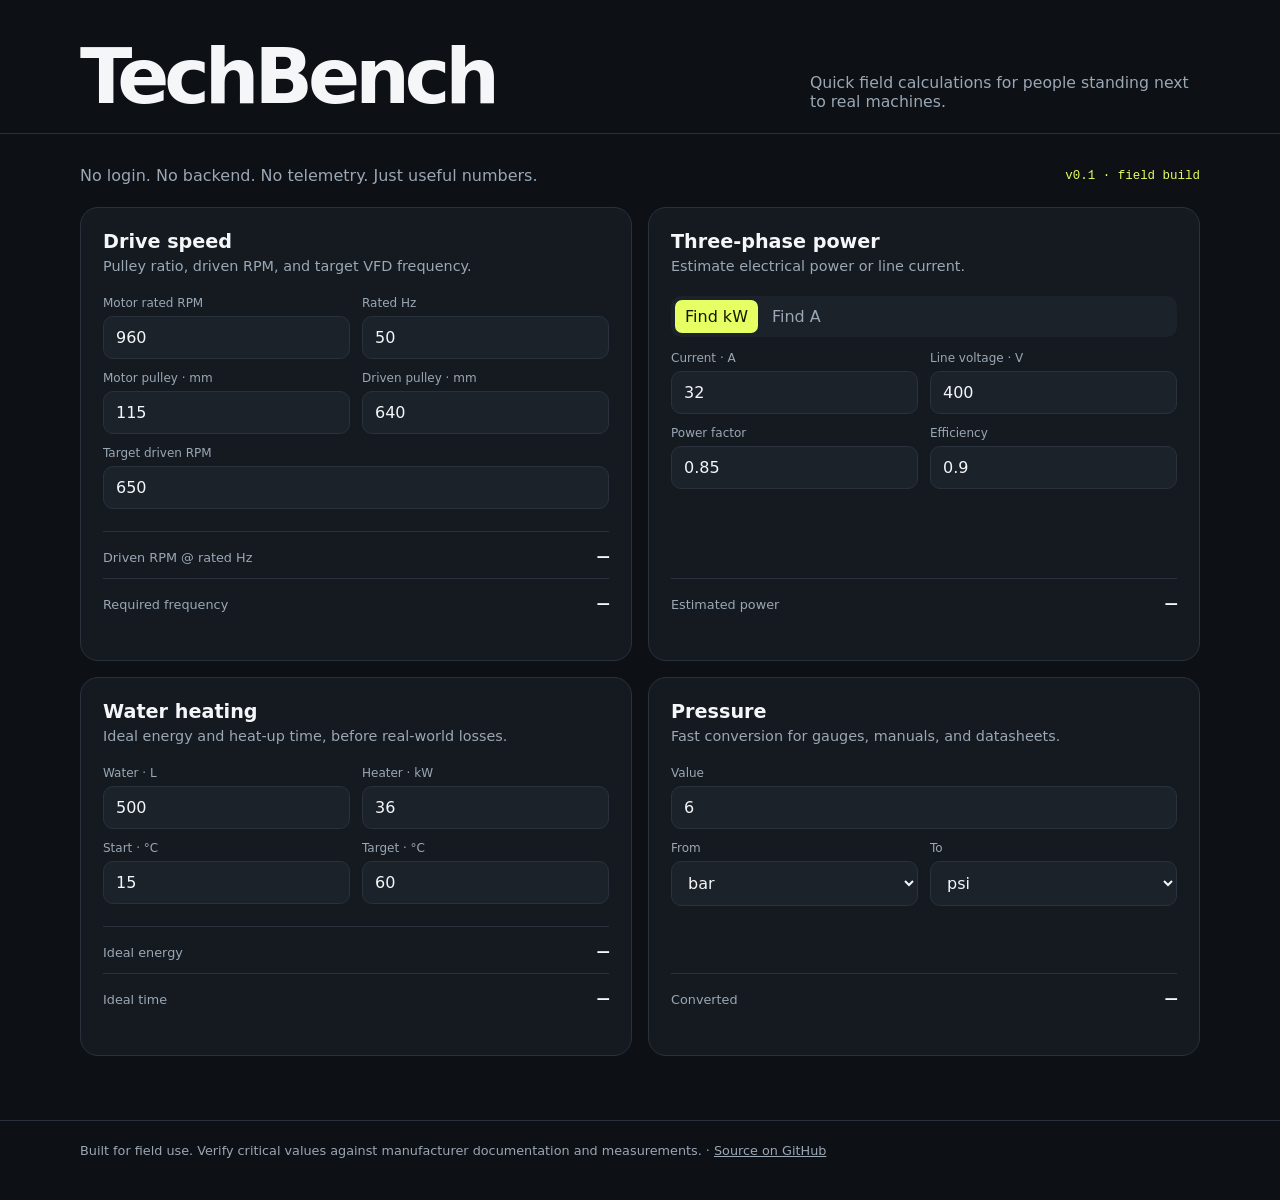
==== index.html @ f8a68939 "Add TechBench interface" ====
<!doctype html>
<html lang="en">
<head>
  <meta charset="utf-8">
  <meta name="viewport" content="width=device-width, initial-scale=1">
  <meta name="description" content="TechBench — a practical field toolbox for technicians.">
  <title>TechBench — Field toolbox</title>
  <link rel="stylesheet" href="./styles.css">
</head>
<body>
  <header>
    <div class="shell brand-row">
      <h1 class="brand">TechBench</h1>
      <p class="tagline">Quick field calculations for people standing next to real machines.</p>
    </div>
  </header>

  <main class="shell">
    <section class="intro">
      <p>No login. No backend. No telemetry. Just useful numbers.</p>
      <span class="status">v0.1 · field build</span>
    </section>

    <section class="grid">
      <article class="card" id="drive-card">
        <h2>Drive speed</h2>
        <p class="sub">Pulley ratio, driven RPM, and target VFD frequency.</p>
        <div class="fields">
          <div class="field">
            <label for="motor-rpm">Motor rated RPM</label>
            <input id="motor-rpm" type="number" inputmode="decimal" value="960" min="0">
          </div>
          <div class="field">
            <label for="rated-hz">Rated Hz</label>
            <input id="rated-hz" type="number" inputmode="decimal" value="50" min="0">
          </div>
          <div class="field">
            <label for="motor-pulley">Motor pulley · mm</label>
            <input id="motor-pulley" type="number" inputmode="decimal" value="115" min="0">
          </div>
          <div class="field">
            <label for="driven-pulley">Driven pulley · mm</label>
            <input id="driven-pulley" type="number" inputmode="decimal" value="640" min="0">
          </div>
          <div class="field wide">
            <label for="target-rpm">Target driven RPM</label>
            <input id="target-rpm" type="number" inputmode="decimal" value="650" min="0">
          </div>
        </div>
        <div class="result">
          <div class="result-line"><span class="result-label">Driven RPM @ rated Hz</span><span class="result-value" id="drive-rpm">—</span></div>
          <div class="result-line"><span class="result-label">Required frequency</span><span class="result-value" id="drive-hz">—</span></div>
          <div class="error" id="drive-error"></div>
        </div>
      </article>

      <article class="card" id="power-card">
        <h2>Three-phase power</h2>
        <p class="sub">Estimate electrical power or line current.</p>
        <div class="mode" aria-label="Calculation mode">
          <button type="button" class="active" data-power-mode="power">Find kW</button>
          <button type="button" data-power-mode="current">Find A</button>
        </div>
        <div class="fields">
          <div class="field" id="power-amps-field">
            <label for="power-amps">Current · A</label>
            <input id="power-amps" type="number" inputmode="decimal" value="32" min="0">
          </div>
          <div class="field" id="power-kw-field" hidden>
            <label for="power-kw">Power · kW</label>
            <input id="power-kw" type="number" inputmode="decimal" value="18.5" min="0">
          </div>
          <div class="field">
            <label for="power-volts">Line voltage · V</label>
            <input id="power-volts" type="number" inputmode="decimal" value="400" min="0">
          </div>
          <div class="field">
            <label for="power-pf">Power factor</label>
            <input id="power-pf" type="number" inputmode="decimal" value="0.85" min="0.01" max="1" step="0.01">
          </div>
          <div class="field">
            <label for="power-eff">Efficiency</label>
            <input id="power-eff" type="number" inputmode="decimal" value="0.9" min="0.01" max="1" step="0.01">
          </div>
        </div>
        <div class="result">
          <div class="result-line"><span class="result-label" id="power-result-label">Estimated power</span><span class="result-value" id="power-result">—</span></div>
          <div class="error" id="power-error"></div>
        </div>
      </article>

      <article class="card" id="heat-card">
        <h2>Water heating</h2>
        <p class="sub">Ideal energy and heat-up time, before real-world losses.</p>
        <div class="fields">
          <div class="field">
            <label for="heat-liters">Water · L</label>
            <input id="heat-liters" type="number" inputmode="decimal" value="500" min="0">
          </div>
          <div class="field">
            <label for="heat-kw">Heater · kW</label>
            <input id="heat-kw" type="number" inputmode="decimal" value="36" min="0">
          </div>
          <div class="field">
            <label for="heat-start">Start · °C</label>
            <input id="heat-start" type="number" inputmode="decimal" value="15">
          </div>
          <div class="field">
            <label for="heat-target">Target · °C</label>
            <input id="heat-target" type="number" inputmode="decimal" value="60">
          </div>
        </div>
        <div class="result">
          <div class="result-line"><span class="result-label">Ideal energy</span><span class="result-value" id="heat-energy">—</span></div>
          <div class="result-line"><span class="result-label">Ideal time</span><span class="result-value" id="heat-time">—</span></div>
          <div class="error" id="heat-error"></div>
        </div>
      </article>

      <article class="card" id="pressure-card">
        <h2>Pressure</h2>
        <p class="sub">Fast conversion for gauges, manuals, and datasheets.</p>
        <div class="fields">
          <div class="field wide">
            <label for="pressure-value">Value</label>
            <input id="pressure-value" type="number" inputmode="decimal" value="6">
          </div>
          <div class="field">
            <label for="pressure-from">From</label>
            <select id="pressure-from">
              <option value="bar" selected>bar</option>
              <option value="kPa">kPa</option>
              <option value="MPa">MPa</option>
              <option value="psi">psi</option>
              <option value="mH2O">mH₂O</option>
            </select>
          </div>
          <div class="field">
            <label for="pressure-to">To</label>
            <select id="pressure-to">
              <option value="bar">bar</option>
              <option value="kPa">kPa</option>
              <option value="MPa">MPa</option>
              <option value="psi" selected>psi</option>
              <option value="mH2O">mH₂O</option>
            </select>
          </div>
        </div>
        <div class="result">
          <div class="result-line"><span class="result-label">Converted</span><span class="result-value" id="pressure-result">—</span></div>
          <div class="error" id="pressure-error"></div>
        </div>
      </article>
    </section>
  </main>

  <footer>
    <div class="shell">Built for field use. Verify critical values against manufacturer documentation and measurements. · <a href="https://github.com/aesgalexis/techbench">Source on GitHub</a></div>
  </footer>

  <script type="module" src="./app.js"></script>
</body>
</html>
---- styles.css ----
:root {
  color-scheme: light dark;
  --bg: #0d1014;
  --panel: #151a20;
  --panel-2: #1b222a;
  --text: #f4f6f8;
  --muted: #9aa7b4;
  --line: #29323c;
  --accent: #e6ff62;
  --accent-ink: #151800;
  --danger: #ff8e8e;
  font-family: Inter, ui-sans-serif, system-ui, -apple-system, BlinkMacSystemFont, "Segoe UI", sans-serif;
}

* { box-sizing: border-box; }
html { min-width: 320px; }
body {
  margin: 0;
  background: var(--bg);
  color: var(--text);
  min-height: 100vh;
}
button, input, select { font: inherit; }

.shell {
  width: min(1120px, calc(100% - 32px));
  margin: 0 auto;
}

header {
  padding: 42px 0 22px;
  border-bottom: 1px solid var(--line);
}

.brand-row {
  display: flex;
  align-items: end;
  justify-content: space-between;
  gap: 24px;
}

.brand {
  font-size: clamp(2rem, 6vw, 4.8rem);
  letter-spacing: -0.065em;
  line-height: .9;
  margin: 0;
  font-weight: 780;
}

.tagline {
  max-width: 390px;
  margin: 0;
  color: var(--muted);
  font-size: .98rem;
}

main { padding: 32px 0 64px; }

.intro {
  display: flex;
  justify-content: space-between;
  gap: 24px;
  align-items: center;
  margin-bottom: 22px;
}

.intro p { color: var(--muted); margin: 0; }
.status {
  font-family: ui-monospace, SFMono-Regular, Menlo, Consolas, monospace;
  font-size: .78rem;
  color: var(--accent);
  white-space: nowrap;
}

.grid {
  display: grid;
  grid-template-columns: repeat(2, minmax(0, 1fr));
  gap: 16px;
}

.card {
  border: 1px solid var(--line);
  border-radius: 18px;
  background: var(--panel);
  padding: 22px;
  min-height: 330px;
  display: flex;
  flex-direction: column;
}

.card h2 {
  font-size: 1.2rem;
  margin: 0 0 5px;
}

.card .sub {
  color: var(--muted);
  margin: 0 0 22px;
  font-size: .9rem;
}

.fields {
  display: grid;
  grid-template-columns: repeat(2, minmax(0, 1fr));
  gap: 12px;
}

.field { min-width: 0; }
.field.wide { grid-column: 1 / -1; }

label {
  display: block;
  color: var(--muted);
  font-size: .75rem;
  margin: 0 0 6px;
}

input, select {
  width: 100%;
  color: var(--text);
  background: var(--panel-2);
  border: 1px solid var(--line);
  border-radius: 10px;
  padding: 11px 12px;
  outline: none;
}

input:focus, select:focus { border-color: var(--accent); }

.result {
  margin-top: auto;
  padding-top: 22px;
}

.result-line {
  border-top: 1px solid var(--line);
  padding-top: 14px;
  display: flex;
  align-items: baseline;
  justify-content: space-between;
  gap: 16px;
}

.result-line + .result-line { margin-top: 10px; }
.result-label { color: var(--muted); font-size: .8rem; }
.result-value {
  font-family: ui-monospace, SFMono-Regular, Menlo, Consolas, monospace;
  font-size: 1.2rem;
  font-weight: 700;
  text-align: right;
}
.error { color: var(--danger); font-size: .8rem; min-height: 1.15em; margin-top: 8px; }

.mode {
  display: inline-flex;
  gap: 4px;
  background: var(--panel-2);
  padding: 4px;
  border-radius: 10px;
  margin-bottom: 14px;
}

.mode button {
  border: 0;
  border-radius: 7px;
  background: transparent;
  color: var(--muted);
  padding: 7px 10px;
  cursor: pointer;
}
.mode button.active {
  background: var(--accent);
  color: var(--accent-ink);
}

footer {
  border-top: 1px solid var(--line);
  padding: 22px 0 38px;
  color: var(--muted);
  font-size: .8rem;
}
footer a { color: inherit; }

@media (max-width: 760px) {
  .brand-row, .intro { align-items: flex-start; flex-direction: column; }
  .grid { grid-template-columns: 1fr; }
  .card { min-height: 0; }
}

@media (max-width: 430px) {
  .shell { width: min(100% - 22px, 1120px); }
  .fields { grid-template-columns: 1fr; }
  .field.wide { grid-column: auto; }
  header { padding-top: 28px; }
}
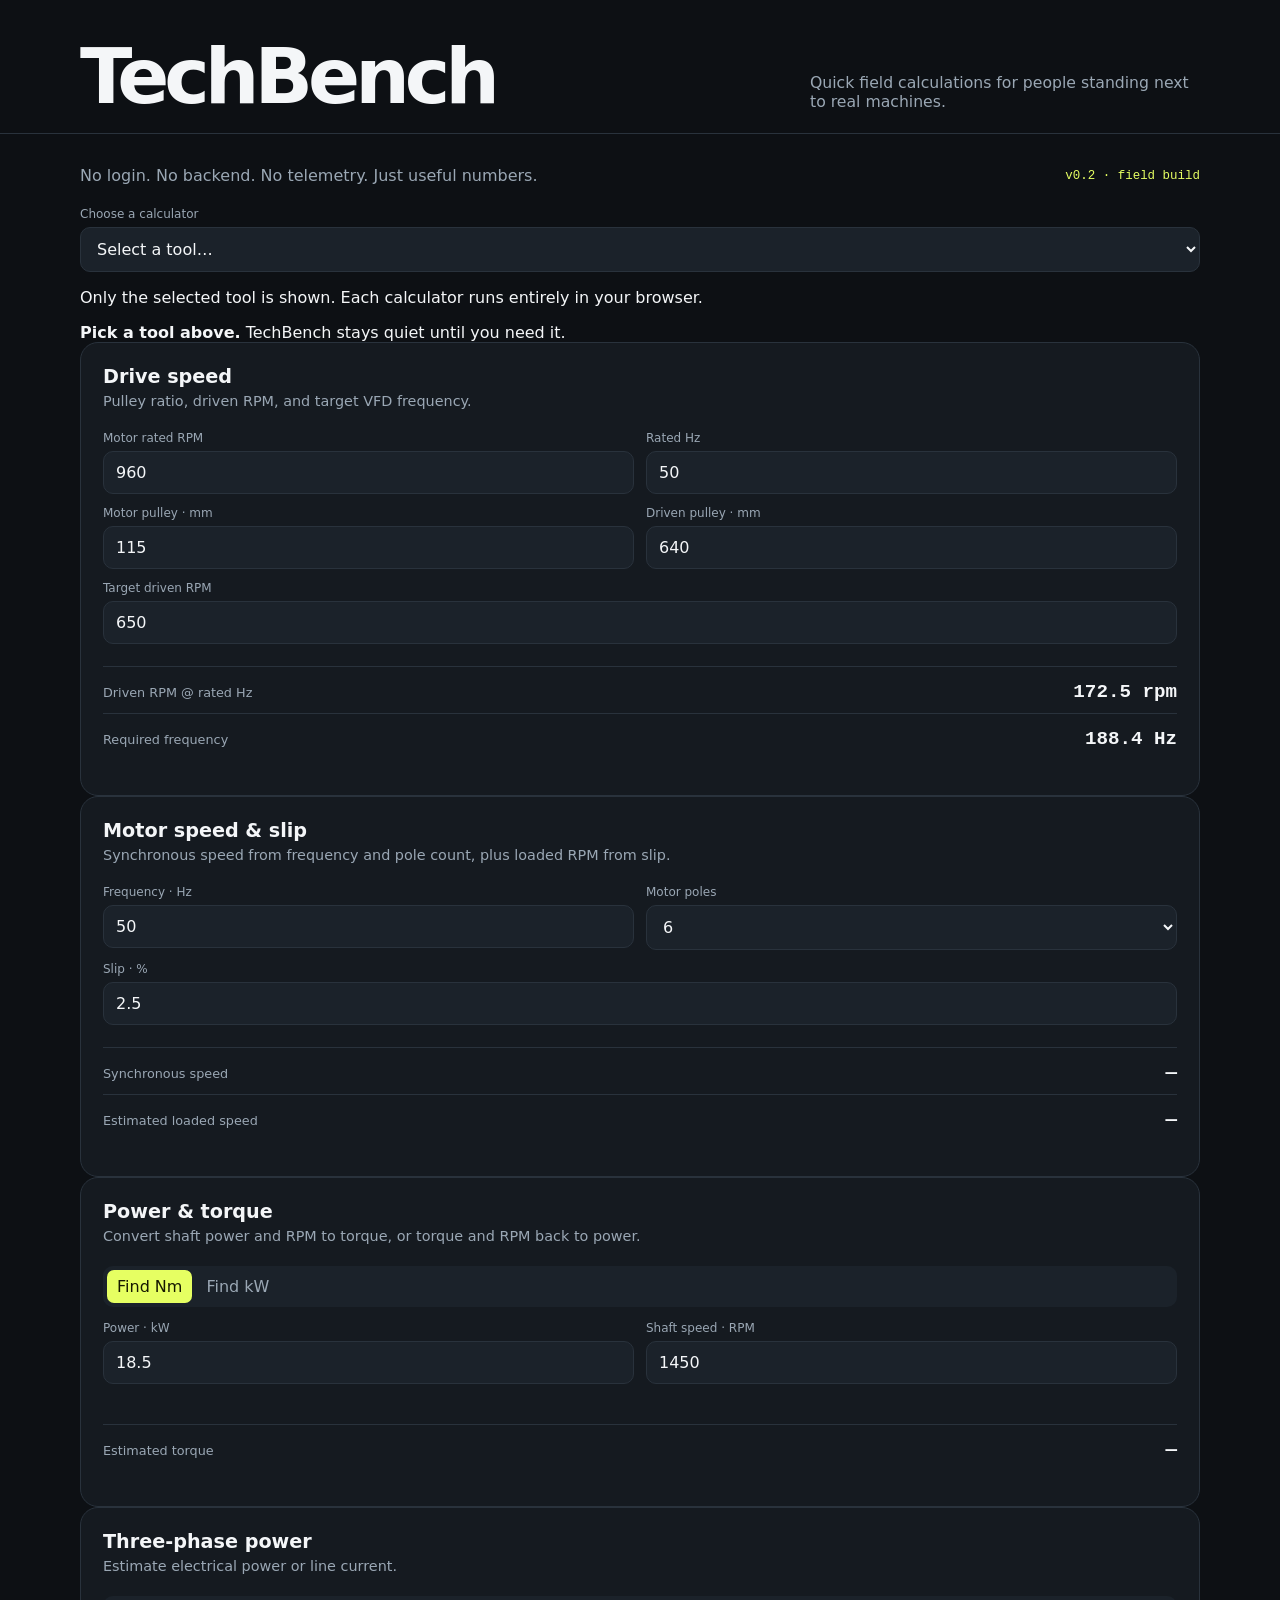
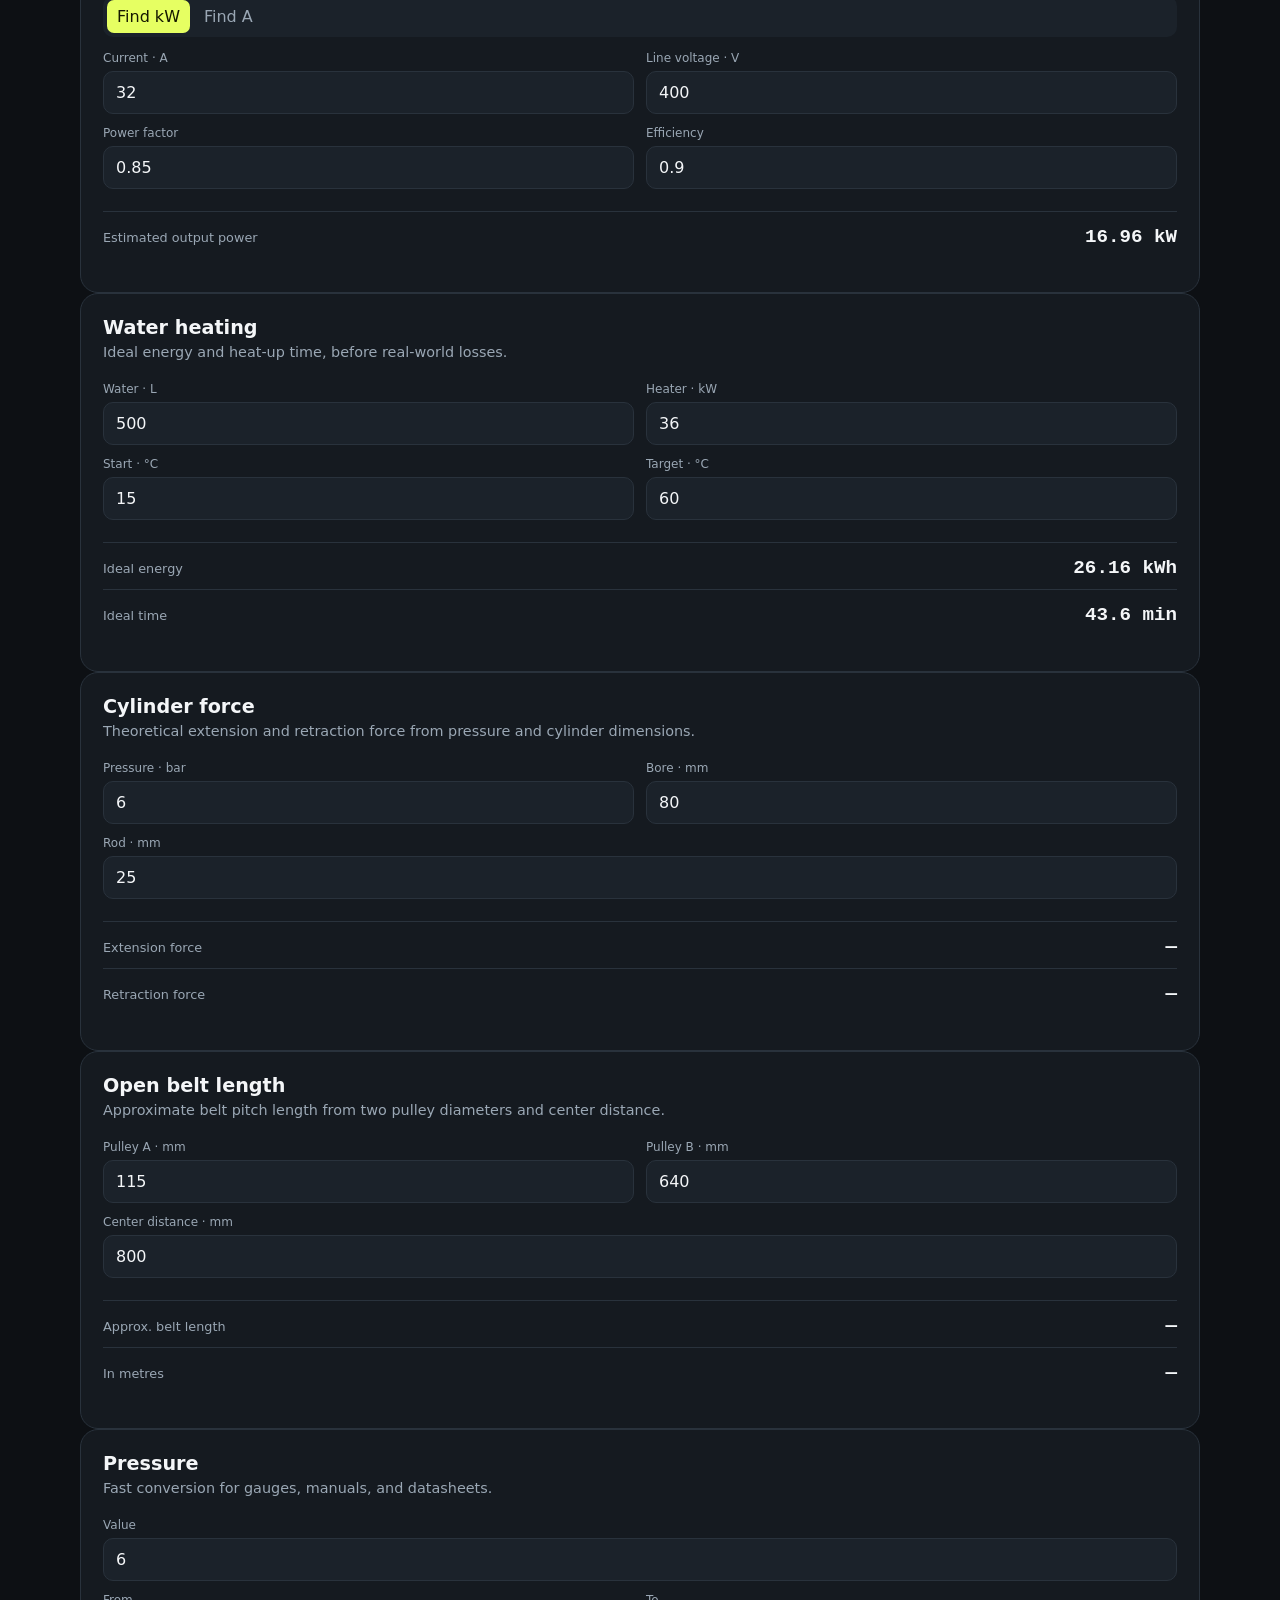
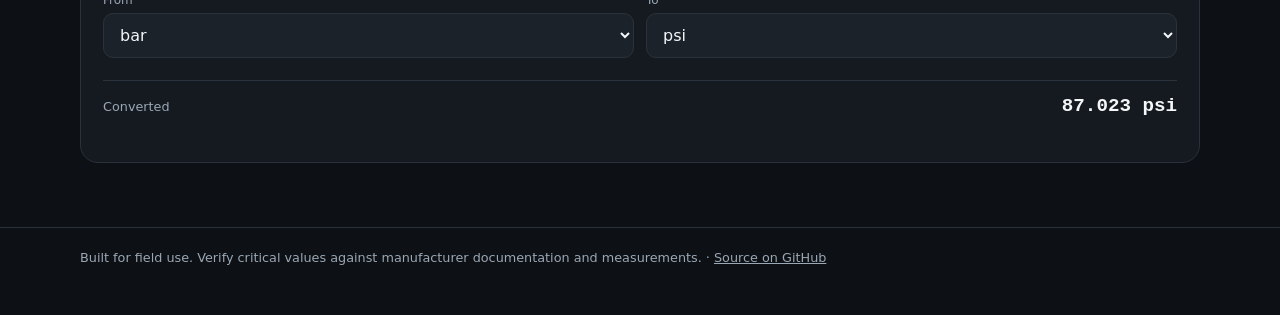
==== commit 225704cd: "Add calculator picker and expanded toolbox UI" ====
--- a/index.html
+++ b/index.html
@@ -18,34 +18,46 @@
   <main class="shell">
     <section class="intro">
       <p>No login. No backend. No telemetry. Just useful numbers.</p>
-      <span class="status">v0.1 · field build</span>
+      <span class="status">v0.2 · field build</span>
     </section>
 
-    <section class="grid">
-      <article class="card" id="drive-card">
+    <section class="picker-panel" aria-labelledby="tool-picker-label">
+      <label id="tool-picker-label" for="tool-picker">Choose a calculator</label>
+      <select id="tool-picker">
+        <option value="">Select a tool…</option>
+        <optgroup label="Mechanical">
+          <option value="drive">Drive speed / VFD frequency</option>
+          <option value="motor-speed">Motor synchronous speed & slip</option>
+          <option value="torque">Power & torque</option>
+          <option value="cylinder">Cylinder force</option>
+          <option value="belt">Open belt length</option>
+        </optgroup>
+        <optgroup label="Electrical & thermal">
+          <option value="power">Three-phase power</option>
+          <option value="heat">Water heating</option>
+        </optgroup>
+        <optgroup label="Conversions">
+          <option value="pressure">Pressure</option>
+        </optgroup>
+      </select>
+      <p class="picker-note">Only the selected tool is shown. Each calculator runs entirely in your browser.</p>
+    </section>
+
+    <section class="tool-stage">
+      <div class="empty-state" id="empty-state">
+        <strong>Pick a tool above.</strong>
+        <span>TechBench stays quiet until you need it.</span>
+      </div>
+
+      <article class="card tool-card" id="drive-card" data-tool="drive" hidden>
         <h2>Drive speed</h2>
         <p class="sub">Pulley ratio, driven RPM, and target VFD frequency.</p>
         <div class="fields">
-          <div class="field">
-            <label for="motor-rpm">Motor rated RPM</label>
-            <input id="motor-rpm" type="number" inputmode="decimal" value="960" min="0">
-          </div>
-          <div class="field">
-            <label for="rated-hz">Rated Hz</label>
-            <input id="rated-hz" type="number" inputmode="decimal" value="50" min="0">
-          </div>
-          <div class="field">
-            <label for="motor-pulley">Motor pulley · mm</label>
-            <input id="motor-pulley" type="number" inputmode="decimal" value="115" min="0">
-          </div>
-          <div class="field">
-            <label for="driven-pulley">Driven pulley · mm</label>
-            <input id="driven-pulley" type="number" inputmode="decimal" value="640" min="0">
-          </div>
-          <div class="field wide">
-            <label for="target-rpm">Target driven RPM</label>
-            <input id="target-rpm" type="number" inputmode="decimal" value="650" min="0">
-          </div>
+          <div class="field"><label for="motor-rpm">Motor rated RPM</label><input id="motor-rpm" type="number" inputmode="decimal" value="960" min="0"></div>
+          <div class="field"><label for="rated-hz">Rated Hz</label><input id="rated-hz" type="number" inputmode="decimal" value="50" min="0"></div>
+          <div class="field"><label for="motor-pulley">Motor pulley · mm</label><input id="motor-pulley" type="number" inputmode="decimal" value="115" min="0"></div>
+          <div class="field"><label for="driven-pulley">Driven pulley · mm</label><input id="driven-pulley" type="number" inputmode="decimal" value="640" min="0"></div>
+          <div class="field wide"><label for="target-rpm">Target driven RPM</label><input id="target-rpm" type="number" inputmode="decimal" value="650" min="0"></div>
         </div>
         <div class="result">
           <div class="result-line"><span class="result-label">Driven RPM @ rated Hz</span><span class="result-value" id="drive-rpm">—</span></div>
@@ -54,7 +66,40 @@
         </div>
       </article>
 
-      <article class="card" id="power-card">
+      <article class="card tool-card" id="motor-speed-card" data-tool="motor-speed" hidden>
+        <h2>Motor speed & slip</h2>
+        <p class="sub">Synchronous speed from frequency and pole count, plus loaded RPM from slip.</p>
+        <div class="fields">
+          <div class="field"><label for="speed-hz">Frequency · Hz</label><input id="speed-hz" type="number" inputmode="decimal" value="50" min="0"></div>
+          <div class="field"><label for="speed-poles">Motor poles</label><select id="speed-poles"><option>2</option><option>4</option><option selected>6</option><option>8</option><option>10</option><option>12</option></select></div>
+          <div class="field wide"><label for="speed-slip">Slip · %</label><input id="speed-slip" type="number" inputmode="decimal" value="2.5" min="0" max="99.9" step="0.1"></div>
+        </div>
+        <div class="result">
+          <div class="result-line"><span class="result-label">Synchronous speed</span><span class="result-value" id="speed-sync">—</span></div>
+          <div class="result-line"><span class="result-label">Estimated loaded speed</span><span class="result-value" id="speed-loaded">—</span></div>
+          <div class="error" id="speed-error"></div>
+        </div>
+      </article>
+
+      <article class="card tool-card" id="torque-card" data-tool="torque" hidden>
+        <h2>Power & torque</h2>
+        <p class="sub">Convert shaft power and RPM to torque, or torque and RPM back to power.</p>
+        <div class="mode" aria-label="Torque calculation mode">
+          <button type="button" class="active" data-torque-mode="torque">Find Nm</button>
+          <button type="button" data-torque-mode="power">Find kW</button>
+        </div>
+        <div class="fields">
+          <div class="field" id="torque-kw-field"><label for="torque-kw">Power · kW</label><input id="torque-kw" type="number" inputmode="decimal" value="18.5" min="0"></div>
+          <div class="field" id="torque-nm-field" hidden><label for="torque-nm">Torque · Nm</label><input id="torque-nm" type="number" inputmode="decimal" value="120" min="0"></div>
+          <div class="field"><label for="torque-rpm">Shaft speed · RPM</label><input id="torque-rpm" type="number" inputmode="decimal" value="1450" min="0"></div>
+        </div>
+        <div class="result">
+          <div class="result-line"><span class="result-label" id="torque-result-label">Estimated torque</span><span class="result-value" id="torque-result">—</span></div>
+          <div class="error" id="torque-error"></div>
+        </div>
+      </article>
+
+      <article class="card tool-card" id="power-card" data-tool="power" hidden>
         <h2>Three-phase power</h2>
         <p class="sub">Estimate electrical power or line current.</p>
         <div class="mode" aria-label="Calculation mode">
@@ -62,53 +107,26 @@
           <button type="button" data-power-mode="current">Find A</button>
         </div>
         <div class="fields">
-          <div class="field" id="power-amps-field">
-            <label for="power-amps">Current · A</label>
-            <input id="power-amps" type="number" inputmode="decimal" value="32" min="0">
-          </div>
-          <div class="field" id="power-kw-field" hidden>
-            <label for="power-kw">Power · kW</label>
-            <input id="power-kw" type="number" inputmode="decimal" value="18.5" min="0">
-          </div>
-          <div class="field">
-            <label for="power-volts">Line voltage · V</label>
-            <input id="power-volts" type="number" inputmode="decimal" value="400" min="0">
-          </div>
-          <div class="field">
-            <label for="power-pf">Power factor</label>
-            <input id="power-pf" type="number" inputmode="decimal" value="0.85" min="0.01" max="1" step="0.01">
-          </div>
-          <div class="field">
-            <label for="power-eff">Efficiency</label>
-            <input id="power-eff" type="number" inputmode="decimal" value="0.9" min="0.01" max="1" step="0.01">
-          </div>
+          <div class="field" id="power-amps-field"><label for="power-amps">Current · A</label><input id="power-amps" type="number" inputmode="decimal" value="32" min="0"></div>
+          <div class="field" id="power-kw-field" hidden><label for="power-kw">Power · kW</label><input id="power-kw" type="number" inputmode="decimal" value="18.5" min="0"></div>
+          <div class="field"><label for="power-volts">Line voltage · V</label><input id="power-volts" type="number" inputmode="decimal" value="400" min="0"></div>
+          <div class="field"><label for="power-pf">Power factor</label><input id="power-pf" type="number" inputmode="decimal" value="0.85" min="0.01" max="1" step="0.01"></div>
+          <div class="field"><label for="power-eff">Efficiency</label><input id="power-eff" type="number" inputmode="decimal" value="0.9" min="0.01" max="1" step="0.01"></div>
         </div>
         <div class="result">
-          <div class="result-line"><span class="result-label" id="power-result-label">Estimated power</span><span class="result-value" id="power-result">—</span></div>
+          <div class="result-line"><span class="result-label" id="power-result-label">Estimated output power</span><span class="result-value" id="power-result">—</span></div>
           <div class="error" id="power-error"></div>
         </div>
       </article>
 
-      <article class="card" id="heat-card">
+      <article class="card tool-card" id="heat-card" data-tool="heat" hidden>
         <h2>Water heating</h2>
         <p class="sub">Ideal energy and heat-up time, before real-world losses.</p>
         <div class="fields">
-          <div class="field">
-            <label for="heat-liters">Water · L</label>
-            <input id="heat-liters" type="number" inputmode="decimal" value="500" min="0">
-          </div>
-          <div class="field">
-            <label for="heat-kw">Heater · kW</label>
-            <input id="heat-kw" type="number" inputmode="decimal" value="36" min="0">
-          </div>
-          <div class="field">
-            <label for="heat-start">Start · °C</label>
-            <input id="heat-start" type="number" inputmode="decimal" value="15">
-          </div>
-          <div class="field">
-            <label for="heat-target">Target · °C</label>
-            <input id="heat-target" type="number" inputmode="decimal" value="60">
-          </div>
+          <div class="field"><label for="heat-liters">Water · L</label><input id="heat-liters" type="number" inputmode="decimal" value="500" min="0"></div>
+          <div class="field"><label for="heat-kw">Heater · kW</label><input id="heat-kw" type="number" inputmode="decimal" value="36" min="0"></div>
+          <div class="field"><label for="heat-start">Start · °C</label><input id="heat-start" type="number" inputmode="decimal" value="15"></div>
+          <div class="field"><label for="heat-target">Target · °C</label><input id="heat-target" type="number" inputmode="decimal" value="60"></div>
         </div>
         <div class="result">
           <div class="result-line"><span class="result-label">Ideal energy</span><span class="result-value" id="heat-energy">—</span></div>
@@ -117,34 +135,43 @@
         </div>
       </article>
 
-      <article class="card" id="pressure-card">
+      <article class="card tool-card" id="cylinder-card" data-tool="cylinder" hidden>
+        <h2>Cylinder force</h2>
+        <p class="sub">Theoretical extension and retraction force from pressure and cylinder dimensions.</p>
+        <div class="fields">
+          <div class="field"><label for="cyl-pressure">Pressure · bar</label><input id="cyl-pressure" type="number" inputmode="decimal" value="6" min="0"></div>
+          <div class="field"><label for="cyl-bore">Bore · mm</label><input id="cyl-bore" type="number" inputmode="decimal" value="80" min="0"></div>
+          <div class="field wide"><label for="cyl-rod">Rod · mm</label><input id="cyl-rod" type="number" inputmode="decimal" value="25" min="0"></div>
+        </div>
+        <div class="result">
+          <div class="result-line"><span class="result-label">Extension force</span><span class="result-value" id="cyl-extend">—</span></div>
+          <div class="result-line"><span class="result-label">Retraction force</span><span class="result-value" id="cyl-retract">—</span></div>
+          <div class="error" id="cyl-error"></div>
+        </div>
+      </article>
+
+      <article class="card tool-card" id="belt-card" data-tool="belt" hidden>
+        <h2>Open belt length</h2>
+        <p class="sub">Approximate belt pitch length from two pulley diameters and center distance.</p>
+        <div class="fields">
+          <div class="field"><label for="belt-a">Pulley A · mm</label><input id="belt-a" type="number" inputmode="decimal" value="115" min="0"></div>
+          <div class="field"><label for="belt-b">Pulley B · mm</label><input id="belt-b" type="number" inputmode="decimal" value="640" min="0"></div>
+          <div class="field wide"><label for="belt-center">Center distance · mm</label><input id="belt-center" type="number" inputmode="decimal" value="800" min="0"></div>
+        </div>
+        <div class="result">
+          <div class="result-line"><span class="result-label">Approx. belt length</span><span class="result-value" id="belt-mm">—</span></div>
+          <div class="result-line"><span class="result-label">In metres</span><span class="result-value" id="belt-m">—</span></div>
+          <div class="error" id="belt-error"></div>
+        </div>
+      </article>
+
+      <article class="card tool-card" id="pressure-card" data-tool="pressure" hidden>
         <h2>Pressure</h2>
         <p class="sub">Fast conversion for gauges, manuals, and datasheets.</p>
         <div class="fields">
-          <div class="field wide">
-            <label for="pressure-value">Value</label>
-            <input id="pressure-value" type="number" inputmode="decimal" value="6">
-          </div>
-          <div class="field">
-            <label for="pressure-from">From</label>
-            <select id="pressure-from">
-              <option value="bar" selected>bar</option>
-              <option value="kPa">kPa</option>
-              <option value="MPa">MPa</option>
-              <option value="psi">psi</option>
-              <option value="mH2O">mH₂O</option>
-            </select>
-          </div>
-          <div class="field">
-            <label for="pressure-to">To</label>
-            <select id="pressure-to">
-              <option value="bar">bar</option>
-              <option value="kPa">kPa</option>
-              <option value="MPa">MPa</option>
-              <option value="psi" selected>psi</option>
-              <option value="mH2O">mH₂O</option>
-            </select>
-          </div>
+          <div class="field wide"><label for="pressure-value">Value</label><input id="pressure-value" type="number" inputmode="decimal" value="6"></div>
+          <div class="field"><label for="pressure-from">From</label><select id="pressure-from"><option value="bar" selected>bar</option><option value="kPa">kPa</option><option value="MPa">MPa</option><option value="psi">psi</option><option value="mH2O">mH₂O</option></select></div>
+          <div class="field"><label for="pressure-to">To</label><select id="pressure-to"><option value="bar">bar</option><option value="kPa">kPa</option><option value="MPa">MPa</option><option value="psi" selected>psi</option><option value="mH2O">mH₂O</option></select></div>
         </div>
         <div class="result">
           <div class="result-line"><span class="result-label">Converted</span><span class="result-value" id="pressure-result">—</span></div>
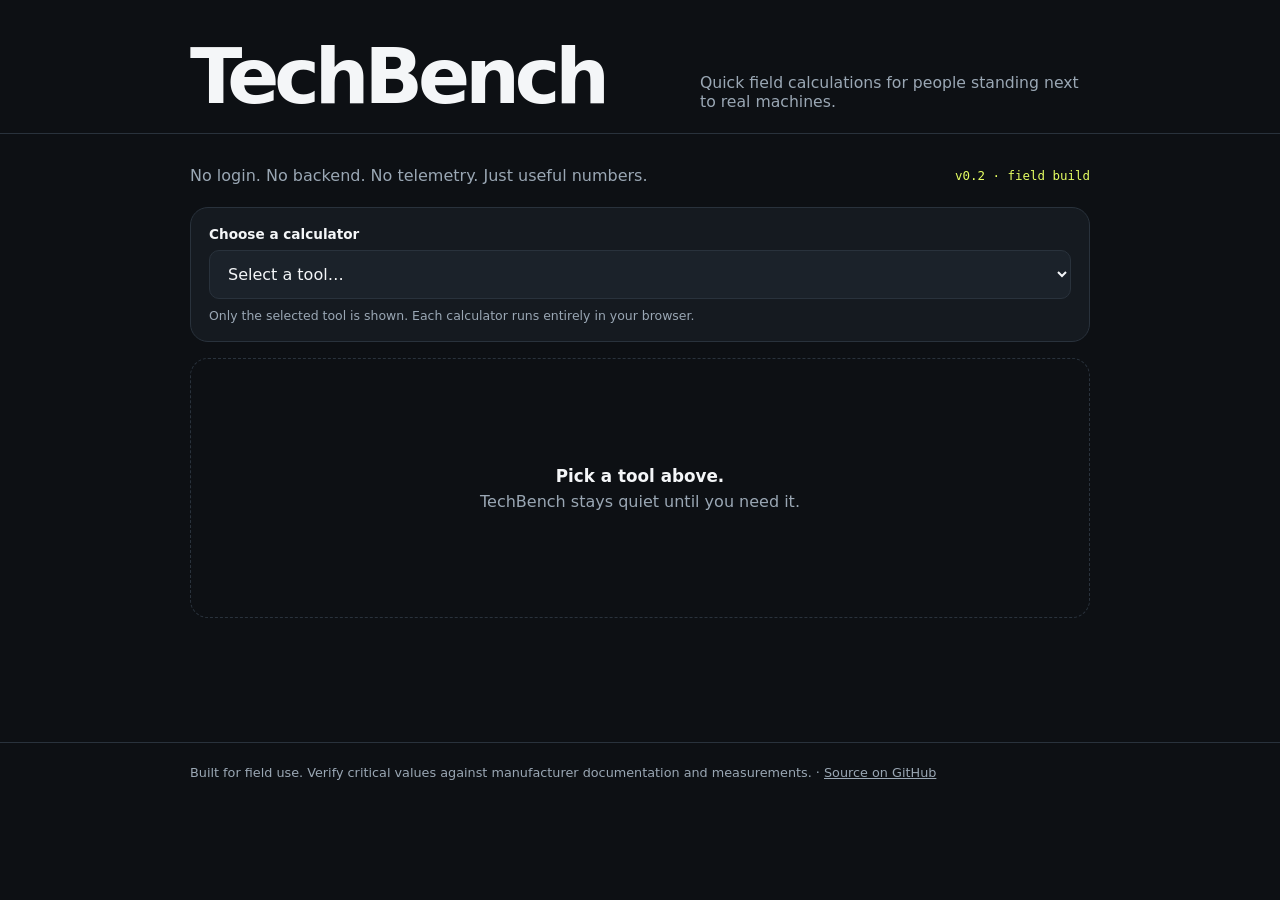
==== commit eda331ab: "Replace em dashes with hyphens" ====
--- a/index.html
+++ b/index.html
@@ -3,8 +3,8 @@
 <head>
   <meta charset="utf-8">
   <meta name="viewport" content="width=device-width, initial-scale=1">
-  <meta name="description" content="TechBench — a practical field toolbox for technicians.">
-  <title>TechBench — Field toolbox</title>
+  <meta name="description" content="TechBench - a practical field toolbox for technicians.">
+  <title>TechBench - Field toolbox</title>
   <link rel="stylesheet" href="./styles.css">
 </head>
 <body>
@@ -60,8 +60,8 @@
           <div class="field wide"><label for="target-rpm">Target driven RPM</label><input id="target-rpm" type="number" inputmode="decimal" value="650" min="0"></div>
         </div>
         <div class="result">
-          <div class="result-line"><span class="result-label">Driven RPM @ rated Hz</span><span class="result-value" id="drive-rpm">—</span></div>
-          <div class="result-line"><span class="result-label">Required frequency</span><span class="result-value" id="drive-hz">—</span></div>
+          <div class="result-line"><span class="result-label">Driven RPM @ rated Hz</span><span class="result-value" id="drive-rpm">-</span></div>
+          <div class="result-line"><span class="result-label">Required frequency</span><span class="result-value" id="drive-hz">-</span></div>
           <div class="error" id="drive-error"></div>
         </div>
       </article>
@@ -75,8 +75,8 @@
           <div class="field wide"><label for="speed-slip">Slip · %</label><input id="speed-slip" type="number" inputmode="decimal" value="2.5" min="0" max="99.9" step="0.1"></div>
         </div>
         <div class="result">
-          <div class="result-line"><span class="result-label">Synchronous speed</span><span class="result-value" id="speed-sync">—</span></div>
-          <div class="result-line"><span class="result-label">Estimated loaded speed</span><span class="result-value" id="speed-loaded">—</span></div>
+          <div class="result-line"><span class="result-label">Synchronous speed</span><span class="result-value" id="speed-sync">-</span></div>
+          <div class="result-line"><span class="result-label">Estimated loaded speed</span><span class="result-value" id="speed-loaded">-</span></div>
           <div class="error" id="speed-error"></div>
         </div>
       </article>
@@ -94,7 +94,7 @@
           <div class="field"><label for="torque-rpm">Shaft speed · RPM</label><input id="torque-rpm" type="number" inputmode="decimal" value="1450" min="0"></div>
         </div>
         <div class="result">
-          <div class="result-line"><span class="result-label" id="torque-result-label">Estimated torque</span><span class="result-value" id="torque-result">—</span></div>
+          <div class="result-line"><span class="result-label" id="torque-result-label">Estimated torque</span><span class="result-value" id="torque-result">-</span></div>
           <div class="error" id="torque-error"></div>
         </div>
       </article>
@@ -114,7 +114,7 @@
           <div class="field"><label for="power-eff">Efficiency</label><input id="power-eff" type="number" inputmode="decimal" value="0.9" min="0.01" max="1" step="0.01"></div>
         </div>
         <div class="result">
-          <div class="result-line"><span class="result-label" id="power-result-label">Estimated output power</span><span class="result-value" id="power-result">—</span></div>
+          <div class="result-line"><span class="result-label" id="power-result-label">Estimated output power</span><span class="result-value" id="power-result">-</span></div>
           <div class="error" id="power-error"></div>
         </div>
       </article>
@@ -129,8 +129,8 @@
           <div class="field"><label for="heat-target">Target · °C</label><input id="heat-target" type="number" inputmode="decimal" value="60"></div>
         </div>
         <div class="result">
-          <div class="result-line"><span class="result-label">Ideal energy</span><span class="result-value" id="heat-energy">—</span></div>
-          <div class="result-line"><span class="result-label">Ideal time</span><span class="result-value" id="heat-time">—</span></div>
+          <div class="result-line"><span class="result-label">Ideal energy</span><span class="result-value" id="heat-energy">-</span></div>
+          <div class="result-line"><span class="result-label">Ideal time</span><span class="result-value" id="heat-time">-</span></div>
           <div class="error" id="heat-error"></div>
         </div>
       </article>
@@ -144,8 +144,8 @@
           <div class="field wide"><label for="cyl-rod">Rod · mm</label><input id="cyl-rod" type="number" inputmode="decimal" value="25" min="0"></div>
         </div>
         <div class="result">
-          <div class="result-line"><span class="result-label">Extension force</span><span class="result-value" id="cyl-extend">—</span></div>
-          <div class="result-line"><span class="result-label">Retraction force</span><span class="result-value" id="cyl-retract">—</span></div>
+          <div class="result-line"><span class="result-label">Extension force</span><span class="result-value" id="cyl-extend">-</span></div>
+          <div class="result-line"><span class="result-label">Retraction force</span><span class="result-value" id="cyl-retract">-</span></div>
           <div class="error" id="cyl-error"></div>
         </div>
       </article>
@@ -159,8 +159,8 @@
           <div class="field wide"><label for="belt-center">Center distance · mm</label><input id="belt-center" type="number" inputmode="decimal" value="800" min="0"></div>
         </div>
         <div class="result">
-          <div class="result-line"><span class="result-label">Approx. belt length</span><span class="result-value" id="belt-mm">—</span></div>
-          <div class="result-line"><span class="result-label">In metres</span><span class="result-value" id="belt-m">—</span></div>
+          <div class="result-line"><span class="result-label">Approx. belt length</span><span class="result-value" id="belt-mm">-</span></div>
+          <div class="result-line"><span class="result-label">In metres</span><span class="result-value" id="belt-m">-</span></div>
           <div class="error" id="belt-error"></div>
         </div>
       </article>
@@ -174,7 +174,7 @@
           <div class="field"><label for="pressure-to">To</label><select id="pressure-to"><option value="bar">bar</option><option value="kPa">kPa</option><option value="MPa">MPa</option><option value="psi" selected>psi</option><option value="mH2O">mH₂O</option></select></div>
         </div>
         <div class="result">
-          <div class="result-line"><span class="result-label">Converted</span><span class="result-value" id="pressure-result">—</span></div>
+          <div class="result-line"><span class="result-label">Converted</span><span class="result-value" id="pressure-result">-</span></div>
           <div class="error" id="pressure-error"></div>
         </div>
       </article>
--- a/styles.css
+++ b/styles.css
@@ -14,107 +14,63 @@
 
 * { box-sizing: border-box; }
 html { min-width: 320px; }
-body {
-  margin: 0;
-  background: var(--bg);
-  color: var(--text);
-  min-height: 100vh;
-}
+body { margin: 0; background: var(--bg); color: var(--text); min-height: 100vh; }
 button, input, select { font: inherit; }
 
-.shell {
-  width: min(1120px, calc(100% - 32px));
-  margin: 0 auto;
-}
+.shell { width: min(900px, calc(100% - 32px)); margin: 0 auto; }
 
-header {
-  padding: 42px 0 22px;
-  border-bottom: 1px solid var(--line);
-}
-
-.brand-row {
-  display: flex;
-  align-items: end;
-  justify-content: space-between;
-  gap: 24px;
-}
-
-.brand {
-  font-size: clamp(2rem, 6vw, 4.8rem);
-  letter-spacing: -0.065em;
-  line-height: .9;
-  margin: 0;
-  font-weight: 780;
-}
-
-.tagline {
-  max-width: 390px;
-  margin: 0;
-  color: var(--muted);
-  font-size: .98rem;
-}
+header { padding: 42px 0 22px; border-bottom: 1px solid var(--line); }
+.brand-row { display: flex; align-items: end; justify-content: space-between; gap: 24px; }
+.brand { font-size: clamp(2rem, 6vw, 4.8rem); letter-spacing: -0.065em; line-height: .9; margin: 0; font-weight: 780; }
+.tagline { max-width: 390px; margin: 0; color: var(--muted); font-size: .98rem; }
 
 main { padding: 32px 0 64px; }
+.intro { display: flex; justify-content: space-between; gap: 24px; align-items: center; margin-bottom: 22px; }
+.intro p { color: var(--muted); margin: 0; }
+.status { font-family: ui-monospace, SFMono-Regular, Menlo, Consolas, monospace; font-size: .78rem; color: var(--accent); white-space: nowrap; }
 
-.intro {
-  display: flex;
-  justify-content: space-between;
-  gap: 24px;
-  align-items: center;
-  margin-bottom: 22px;
+.picker-panel {
+  border: 1px solid var(--line);
+  border-radius: 18px;
+  padding: 18px;
+  background: var(--panel);
+  margin-bottom: 16px;
 }
+.picker-panel > label { color: var(--text); font-size: .85rem; font-weight: 650; margin-bottom: 8px; }
+.picker-panel select { font-size: 1rem; padding: 13px 14px; }
+.picker-note { margin: 9px 0 0; color: var(--muted); font-size: .78rem; }
 
-.intro p { color: var(--muted); margin: 0; }
-.status {
-  font-family: ui-monospace, SFMono-Regular, Menlo, Consolas, monospace;
-  font-size: .78rem;
-  color: var(--accent);
-  white-space: nowrap;
+.tool-stage { min-height: 320px; }
+.empty-state {
+  border: 1px dashed var(--line);
+  border-radius: 18px;
+  min-height: 260px;
+  display: grid;
+  place-content: center;
+  text-align: center;
+  gap: 6px;
+  color: var(--muted);
 }
-
-.grid {
-  display: grid;
-  grid-template-columns: repeat(2, minmax(0, 1fr));
-  gap: 16px;
-}
+.empty-state strong { color: var(--text); font-size: 1.05rem; }
+.empty-state[hidden], .tool-card[hidden] { display: none; }
 
 .card {
   border: 1px solid var(--line);
   border-radius: 18px;
   background: var(--panel);
-  padding: 22px;
-  min-height: 330px;
+  padding: 24px;
+  min-height: 360px;
   display: flex;
   flex-direction: column;
 }
+.card h2 { font-size: 1.3rem; margin: 0 0 5px; }
+.card .sub { color: var(--muted); margin: 0 0 22px; font-size: .9rem; max-width: 650px; }
 
-.card h2 {
-  font-size: 1.2rem;
-  margin: 0 0 5px;
-}
-
-.card .sub {
-  color: var(--muted);
-  margin: 0 0 22px;
-  font-size: .9rem;
-}
-
-.fields {
-  display: grid;
-  grid-template-columns: repeat(2, minmax(0, 1fr));
-  gap: 12px;
-}
-
+.fields { display: grid; grid-template-columns: repeat(2, minmax(0, 1fr)); gap: 12px; }
 .field { min-width: 0; }
 .field.wide { grid-column: 1 / -1; }
 
-label {
-  display: block;
-  color: var(--muted);
-  font-size: .75rem;
-  margin: 0 0 6px;
-}
-
+label { display: block; color: var(--muted); font-size: .75rem; margin: 0 0 6px; }
 input, select {
   width: 100%;
   color: var(--text);
@@ -124,72 +80,31 @@
   padding: 11px 12px;
   outline: none;
 }
-
 input:focus, select:focus { border-color: var(--accent); }
 
-.result {
-  margin-top: auto;
-  padding-top: 22px;
-}
-
-.result-line {
-  border-top: 1px solid var(--line);
-  padding-top: 14px;
-  display: flex;
-  align-items: baseline;
-  justify-content: space-between;
-  gap: 16px;
-}
-
+.result { margin-top: auto; padding-top: 22px; }
+.result-line { border-top: 1px solid var(--line); padding-top: 14px; display: flex; align-items: baseline; justify-content: space-between; gap: 16px; }
 .result-line + .result-line { margin-top: 10px; }
 .result-label { color: var(--muted); font-size: .8rem; }
-.result-value {
-  font-family: ui-monospace, SFMono-Regular, Menlo, Consolas, monospace;
-  font-size: 1.2rem;
-  font-weight: 700;
-  text-align: right;
-}
+.result-value { font-family: ui-monospace, SFMono-Regular, Menlo, Consolas, monospace; font-size: 1.2rem; font-weight: 700; text-align: right; }
 .error { color: var(--danger); font-size: .8rem; min-height: 1.15em; margin-top: 8px; }
 
-.mode {
-  display: inline-flex;
-  gap: 4px;
-  background: var(--panel-2);
-  padding: 4px;
-  border-radius: 10px;
-  margin-bottom: 14px;
-}
+.mode { display: inline-flex; align-self: flex-start; gap: 4px; background: var(--panel-2); padding: 4px; border-radius: 10px; margin-bottom: 14px; }
+.mode button { border: 0; border-radius: 7px; background: transparent; color: var(--muted); padding: 7px 10px; cursor: pointer; }
+.mode button.active { background: var(--accent); color: var(--accent-ink); }
 
-.mode button {
-  border: 0;
-  border-radius: 7px;
-  background: transparent;
-  color: var(--muted);
-  padding: 7px 10px;
-  cursor: pointer;
-}
-.mode button.active {
-  background: var(--accent);
-  color: var(--accent-ink);
-}
-
-footer {
-  border-top: 1px solid var(--line);
-  padding: 22px 0 38px;
-  color: var(--muted);
-  font-size: .8rem;
-}
+footer { border-top: 1px solid var(--line); padding: 22px 0 38px; color: var(--muted); font-size: .8rem; }
 footer a { color: inherit; }
 
 @media (max-width: 760px) {
   .brand-row, .intro { align-items: flex-start; flex-direction: column; }
-  .grid { grid-template-columns: 1fr; }
   .card { min-height: 0; }
 }
 
 @media (max-width: 430px) {
-  .shell { width: min(100% - 22px, 1120px); }
+  .shell { width: min(100% - 22px, 900px); }
   .fields { grid-template-columns: 1fr; }
   .field.wide { grid-column: auto; }
   header { padding-top: 28px; }
+  .card { padding: 18px; }
 }
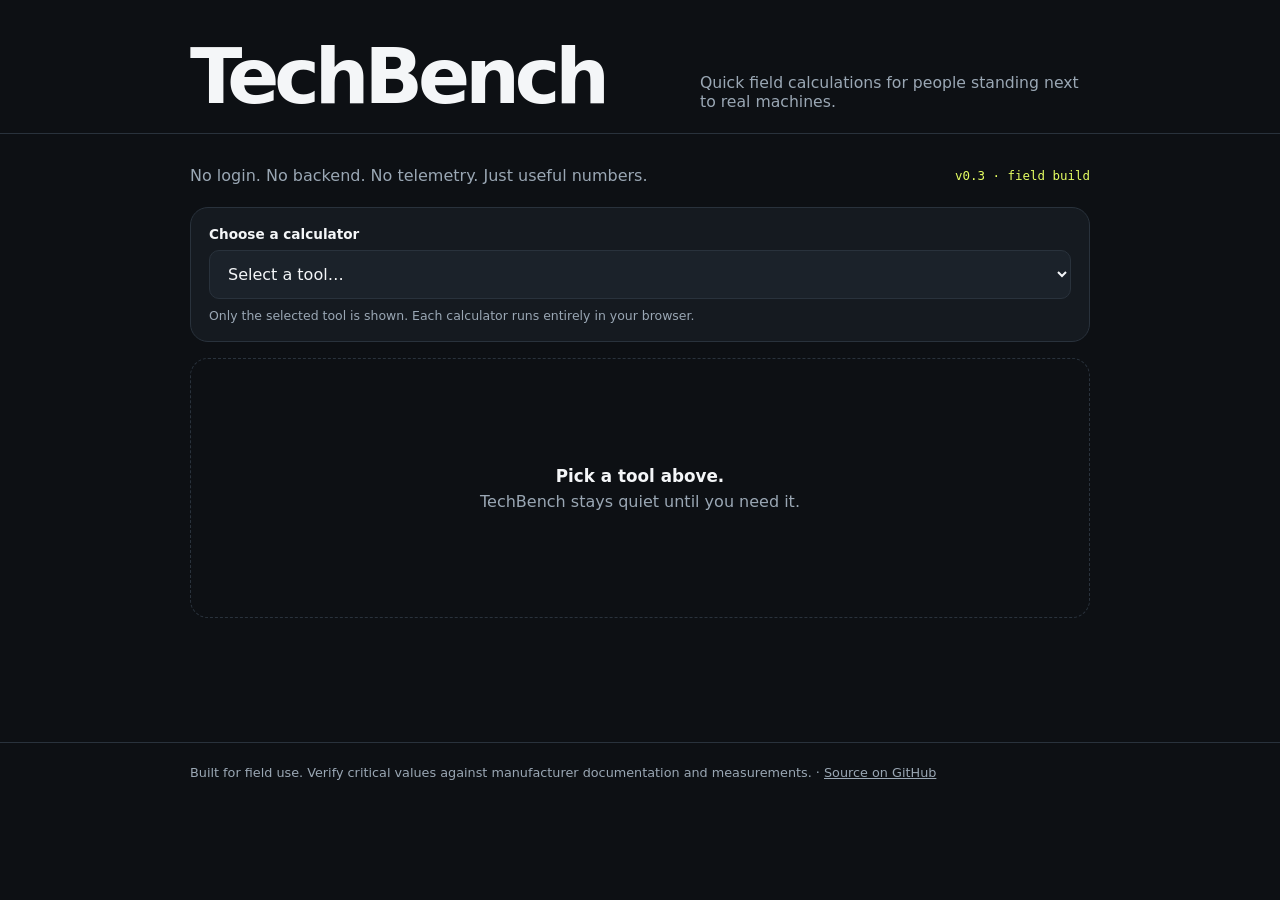
==== commit fc462d3a: "Add laundry process and instrumentation tools" ====
--- a/index.html
+++ b/index.html
@@ -18,7 +18,7 @@
   <main class="shell">
     <section class="intro">
       <p>No login. No backend. No telemetry. Just useful numbers.</p>
-      <span class="status">v0.2 · field build</span>
+      <span class="status">v0.3 · field build</span>
     </section>
 
     <section class="picker-panel" aria-labelledby="tool-picker-label">
@@ -31,10 +31,18 @@
           <option value="torque">Power & torque</option>
           <option value="cylinder">Cylinder force</option>
           <option value="belt">Open belt length</option>
+          <option value="gearbox">Gearbox ratio</option>
         </optgroup>
-        <optgroup label="Electrical & thermal">
+        <optgroup label="Laundry & process">
+          <option value="gforce">Washer G-force</option>
+          <option value="surface-speed">Roller surface speed</option>
+          <option value="differential">Speed differential</option>
+          <option value="steam">Steam saturation temperature</option>
+          <option value="heat">Water heating</option>
+        </optgroup>
+        <optgroup label="Electrical & instrumentation">
           <option value="power">Three-phase power</option>
-          <option value="heat">Water heating</option>
+          <option value="signal">4-20 mA scaler</option>
         </optgroup>
         <optgroup label="Conversions">
           <option value="pressure">Pressure</option>
@@ -165,6 +173,114 @@
         </div>
       </article>
 
+
+      <article class="card tool-card" id="gearbox-card" data-tool="gearbox" hidden>
+        <h2>Gearbox ratio</h2>
+        <p class="sub">Calculate output RPM from a reduction ratio, or the ratio needed for a target output speed.</p>
+        <div class="mode" aria-label="Gearbox calculation mode">
+          <button type="button" class="active" data-gearbox-mode="output">Find output RPM</button>
+          <button type="button" data-gearbox-mode="ratio">Find ratio</button>
+        </div>
+        <div class="fields">
+          <div class="field"><label for="gear-input">Input RPM</label><input id="gear-input" type="number" inputmode="decimal" value="1450" min="0"></div>
+          <div class="field" id="gear-ratio-field"><label for="gear-ratio">Ratio i:1</label><input id="gear-ratio" type="number" inputmode="decimal" value="20" min="0" step="0.01"></div>
+          <div class="field" id="gear-output-field" hidden><label for="gear-output">Target output RPM</label><input id="gear-output" type="number" inputmode="decimal" value="72.5" min="0"></div>
+        </div>
+        <div class="result">
+          <div class="result-line"><span class="result-label" id="gear-result-label">Output speed</span><span class="result-value" id="gear-result">-</span></div>
+          <div class="error" id="gear-error"></div>
+        </div>
+      </article>
+
+      <article class="card tool-card" id="gforce-card" data-tool="gforce" hidden>
+        <h2>Washer G-force</h2>
+        <p class="sub">Calculate extraction G from drum diameter and RPM, or RPM required for a target G.</p>
+        <div class="mode" aria-label="G-force calculation mode">
+          <button type="button" class="active" data-gforce-mode="g">Find G</button>
+          <button type="button" data-gforce-mode="rpm">Find RPM</button>
+        </div>
+        <div class="fields">
+          <div class="field"><label for="g-diameter">Drum diameter · mm</label><input id="g-diameter" type="number" inputmode="decimal" value="640" min="0"></div>
+          <div class="field" id="g-rpm-field"><label for="g-rpm">Drum RPM</label><input id="g-rpm" type="number" inputmode="decimal" value="650" min="0"></div>
+          <div class="field" id="g-target-field" hidden><label for="g-target">Target G</label><input id="g-target" type="number" inputmode="decimal" value="150" min="0"></div>
+        </div>
+        <div class="result">
+          <div class="result-line"><span class="result-label" id="g-result-label">Centrifugal force</span><span class="result-value" id="g-result">-</span></div>
+          <div class="error" id="g-error"></div>
+        </div>
+      </article>
+
+      <article class="card tool-card" id="surface-speed-card" data-tool="surface-speed" hidden>
+        <h2>Roller surface speed</h2>
+        <p class="sub">Convert roller diameter and RPM to m/min, or work backwards from line speed.</p>
+        <div class="mode" aria-label="Surface speed calculation mode">
+          <button type="button" class="active" data-surface-mode="speed">Find m/min</button>
+          <button type="button" data-surface-mode="rpm">Find RPM</button>
+        </div>
+        <div class="fields">
+          <div class="field"><label for="surface-diameter">Roller diameter · mm</label><input id="surface-diameter" type="number" inputmode="decimal" value="800" min="0"></div>
+          <div class="field" id="surface-rpm-field"><label for="surface-rpm">Roller RPM</label><input id="surface-rpm" type="number" inputmode="decimal" value="5" min="0"></div>
+          <div class="field" id="surface-speed-field" hidden><label for="surface-speed">Surface speed · m/min</label><input id="surface-speed" type="number" inputmode="decimal" value="12.57" min="0"></div>
+        </div>
+        <div class="result">
+          <div class="result-line"><span class="result-label" id="surface-result-label">Surface speed</span><span class="result-value" id="surface-result">-</span></div>
+          <div class="error" id="surface-error"></div>
+        </div>
+      </article>
+
+      <article class="card tool-card" id="differential-card" data-tool="differential" hidden>
+        <h2>Speed differential</h2>
+        <p class="sub">Compare two line speeds, or calculate the secondary speed for a target percentage difference.</p>
+        <div class="mode" aria-label="Differential calculation mode">
+          <button type="button" class="active" data-diff-mode="percent">Find %</button>
+          <button type="button" data-diff-mode="speed">Find speed</button>
+        </div>
+        <div class="fields">
+          <div class="field"><label for="diff-reference">Reference speed</label><input id="diff-reference" type="number" inputmode="decimal" value="20" min="0"></div>
+          <div class="field" id="diff-secondary-field"><label for="diff-secondary">Secondary speed</label><input id="diff-secondary" type="number" inputmode="decimal" value="20.1" min="0"></div>
+          <div class="field" id="diff-percent-field" hidden><label for="diff-percent">Target differential · %</label><input id="diff-percent" type="number" inputmode="decimal" value="0.5" step="0.01"></div>
+        </div>
+        <div class="result">
+          <div class="result-line"><span class="result-label" id="diff-result-label">Differential</span><span class="result-value" id="diff-result">-</span></div>
+          <div class="error" id="diff-error"></div>
+        </div>
+      </article>
+
+      <article class="card tool-card" id="steam-card" data-tool="steam" hidden>
+        <h2>Steam saturation temperature</h2>
+        <p class="sub">Approximate saturated-steam temperature from pressure. Choose gauge or absolute pressure correctly.</p>
+        <div class="fields">
+          <div class="field"><label for="steam-pressure">Pressure</label><input id="steam-pressure" type="number" inputmode="decimal" value="6" step="0.01"></div>
+          <div class="field"><label for="steam-unit">Unit</label><select id="steam-unit"><option value="bar" selected>bar</option><option value="psi">psi</option></select></div>
+          <div class="field wide"><label for="steam-reference">Pressure reference</label><select id="steam-reference"><option value="gauge" selected>Gauge - barg / psig</option><option value="absolute">Absolute - bara / psia</option></select></div>
+        </div>
+        <div class="result">
+          <div class="result-line"><span class="result-label">Saturation temperature</span><span class="result-value" id="steam-c">-</span></div>
+          <div class="result-line"><span class="result-label">Fahrenheit</span><span class="result-value" id="steam-f">-</span></div>
+          <div class="result-line"><span class="result-label">Absolute pressure used</span><span class="result-value" id="steam-abs">-</span></div>
+          <div class="error" id="steam-error"></div>
+        </div>
+      </article>
+
+      <article class="card tool-card" id="signal-card" data-tool="signal" hidden>
+        <h2>4-20 mA scaler</h2>
+        <p class="sub">Convert a loop current to an engineering value, or calculate the expected current for a known value.</p>
+        <div class="mode" aria-label="4-20 mA calculation mode">
+          <button type="button" class="active" data-signal-mode="value">mA to value</button>
+          <button type="button" data-signal-mode="ma">Value to mA</button>
+        </div>
+        <div class="fields">
+          <div class="field"><label for="signal-min">Engineering min</label><input id="signal-min" type="number" inputmode="decimal" value="0"></div>
+          <div class="field"><label for="signal-max">Engineering max</label><input id="signal-max" type="number" inputmode="decimal" value="10"></div>
+          <div class="field wide" id="signal-ma-field"><label for="signal-ma">Loop current · mA</label><input id="signal-ma" type="number" inputmode="decimal" value="12" step="0.01"></div>
+          <div class="field wide" id="signal-value-field" hidden><label for="signal-value">Engineering value</label><input id="signal-value" type="number" inputmode="decimal" value="5" step="0.01"></div>
+        </div>
+        <div class="result">
+          <div class="result-line"><span class="result-label" id="signal-result-label">Scaled value</span><span class="result-value" id="signal-result">-</span></div>
+          <div class="error" id="signal-error"></div>
+        </div>
+      </article>
+
       <article class="card tool-card" id="pressure-card" data-tool="pressure" hidden>
         <h2>Pressure</h2>
         <p class="sub">Fast conversion for gauges, manuals, and datasheets.</p>
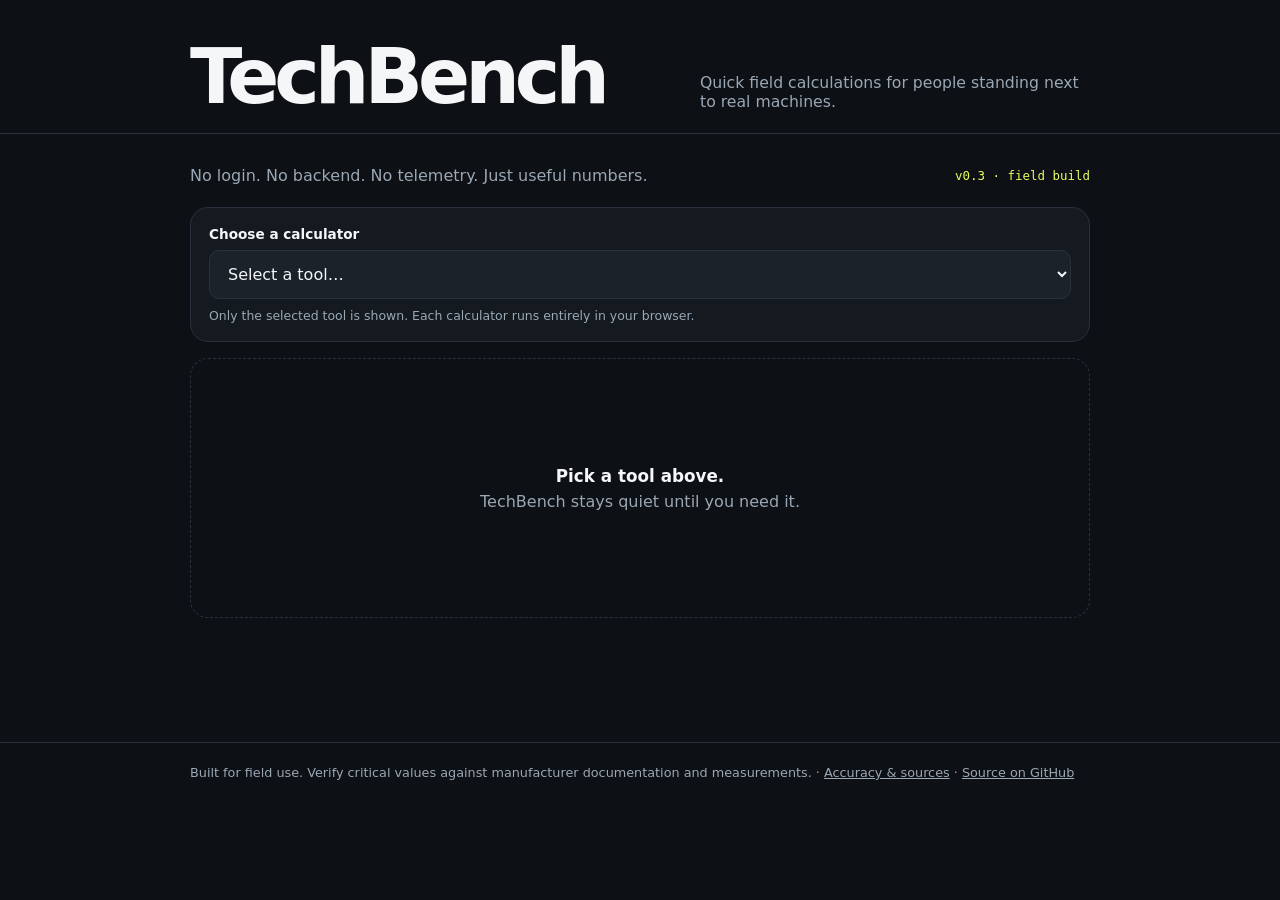
==== commit b2f0be90: "Link calculation accuracy notes" ====
--- a/index.html
+++ b/index.html
@@ -298,7 +298,7 @@
   </main>
 
   <footer>
-    <div class="shell">Built for field use. Verify critical values against manufacturer documentation and measurements. · <a href="https://github.com/aesgalexis/techbench">Source on GitHub</a></div>
+    <div class="shell">Built for field use. Verify critical values against manufacturer documentation and measurements. · <a href="./accuracy.html">Accuracy & sources</a> · <a href="https://github.com/aesgalexis/techbench">Source on GitHub</a></div>
   </footer>
 
   <script type="module" src="./app.js"></script>
